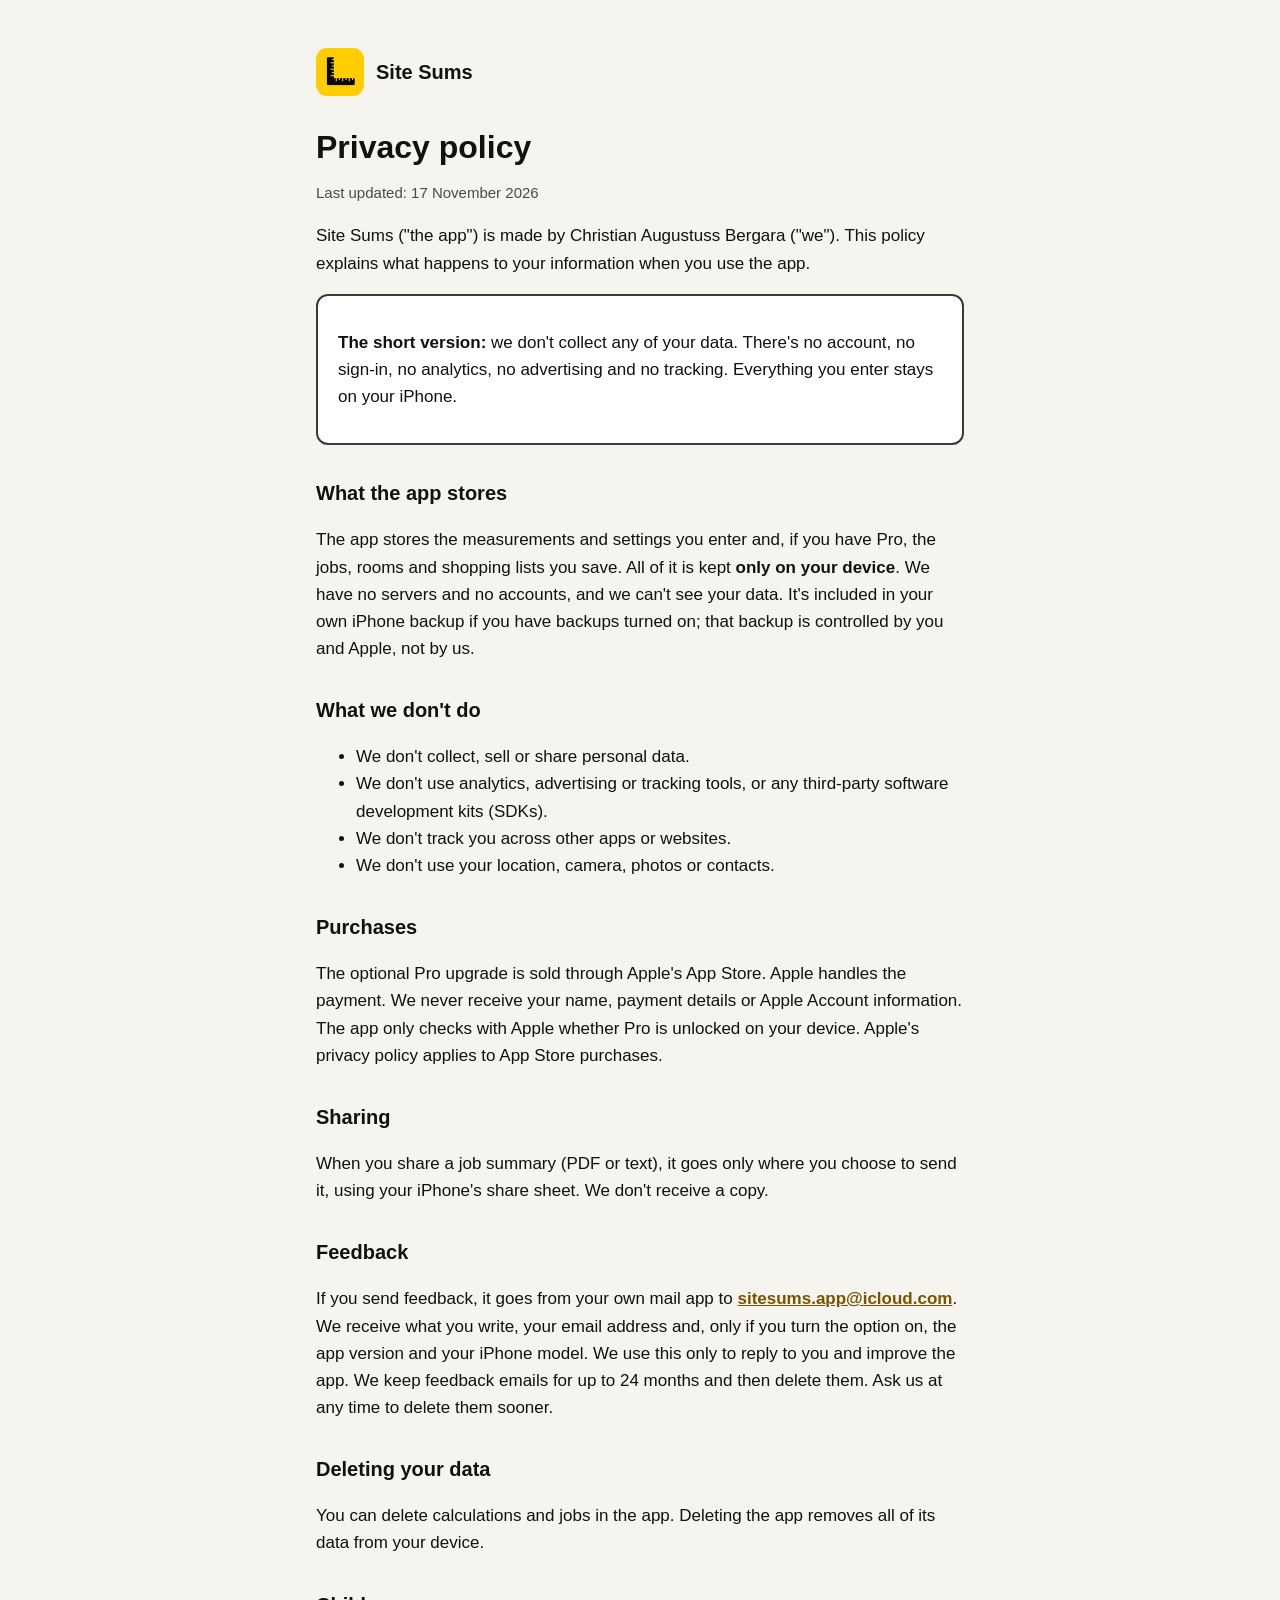
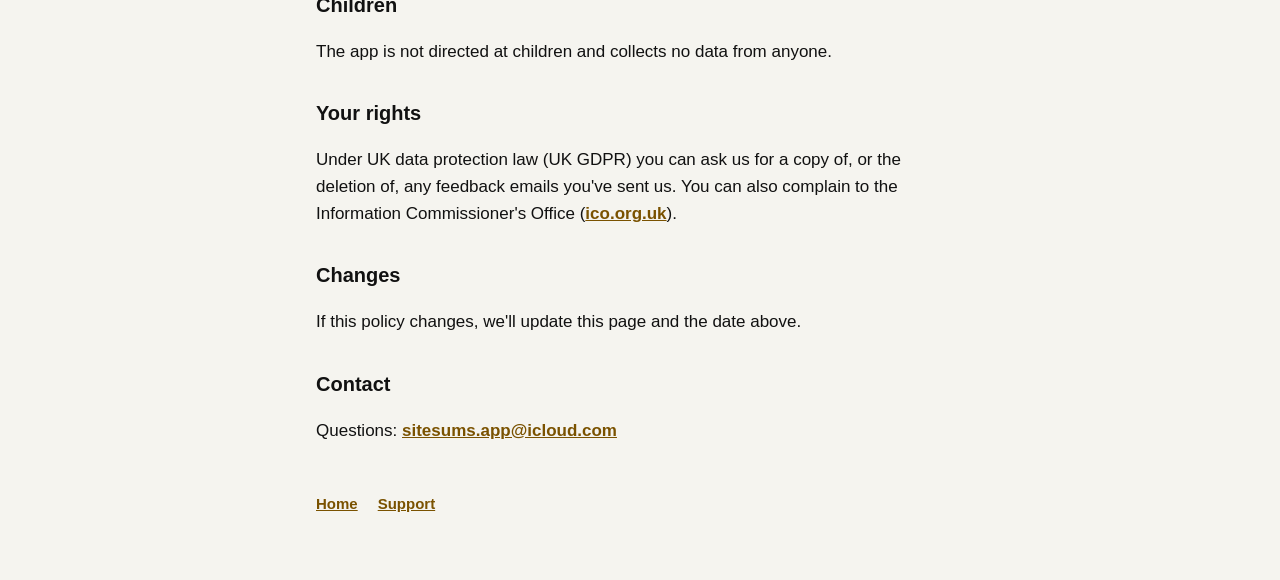
==== privacy.html @ 5bbbb06e "Site Sums website: home, privacy policy, support" ====
<!doctype html>
<html lang="en-GB">
<head>
<meta charset="utf-8"><meta name="viewport" content="width=device-width, initial-scale=1">
<title>Site Sums Privacy Policy</title>
<link rel="icon" href="[data-uri]">
<link rel="stylesheet" href="style.css">
</head>
<body><main>
<header><img src="[data-uri]" alt=""><a href="index.html">Site Sums</a></header>
<h1>Privacy policy</h1>
<p class="muted">Last updated: 17 November 2026</p>
<p>Site Sums ("the app") is made by Christian Augustuss Bergara ("we"). This policy explains what happens to your information when you use the app.</p>

<div class="card"><p><strong>The short version:</strong> we don't collect any of your data. There's no account, no sign-in, no analytics, no advertising and no tracking. Everything you enter stays on your iPhone.</p></div>

<h2>What the app stores</h2>
<p>The app stores the measurements and settings you enter and, if you have Pro, the jobs, rooms and shopping lists you save. All of it is kept <strong>only on your device</strong>. We have no servers and no accounts, and we can't see your data. It's included in your own iPhone backup if you have backups turned on; that backup is controlled by you and Apple, not by us.</p>

<h2>What we don't do</h2>
<ul>
<li>We don't collect, sell or share personal data.</li>
<li>We don't use analytics, advertising or tracking tools, or any third-party software development kits (SDKs).</li>
<li>We don't track you across other apps or websites.</li>
<li>We don't use your location, camera, photos or contacts.</li>
</ul>

<h2>Purchases</h2>
<p>The optional Pro upgrade is sold through Apple's App Store. Apple handles the payment. We never receive your name, payment details or Apple Account information. The app only checks with Apple whether Pro is unlocked on your device. Apple's privacy policy applies to App Store purchases.</p>

<h2>Sharing</h2>
<p>When you share a job summary (PDF or text), it goes only where you choose to send it, using your iPhone's share sheet. We don't receive a copy.</p>

<h2>Feedback</h2>
<p>If you send feedback, it goes from your own mail app to <a href="mailto:sitesums.app@icloud.com">sitesums.app@icloud.com</a>. We receive what you write, your email address and, only if you turn the option on, the app version and your iPhone model. We use this only to reply to you and improve the app. We keep feedback emails for up to 24 months and then delete them. Ask us at any time to delete them sooner.</p>

<h2>Deleting your data</h2>
<p>You can delete calculations and jobs in the app. Deleting the app removes all of its data from your device.</p>

<h2>Children</h2>
<p>The app is not directed at children and collects no data from anyone.</p>

<h2>Your rights</h2>
<p>Under UK data protection law (UK GDPR) you can ask us for a copy of, or the deletion of, any feedback emails you've sent us. You can also complain to the Information Commissioner's Office (<a href="https://ico.org.uk">ico.org.uk</a>).</p>

<h2>Changes</h2>
<p>If this policy changes, we'll update this page and the date above.</p>

<h2>Contact</h2>
<p>Questions: <a href="mailto:sitesums.app@icloud.com">sitesums.app@icloud.com</a></p>

<nav><a href="index.html">Home</a><a href="support.html">Support</a></nav>
</main></body>
</html>
---- style.css ----
/* Site Hi-Vis colours (see docs/DESIGN.md). Layout follows the Tagwise site template. */
:root { --bg: #F5F4EF; --text: #111111; --muted: #4A4A4A; --accent: #7A5200; --card: #FFFFFF; --edge: #3A3A3A; --hivis: #FFCC00; }
@media (prefers-color-scheme: dark) { :root { --bg: #0E0E0E; --text: #F2F2F2; --muted: #B8B8B8; --accent: #FFCC00; --card: #1C1C1E; --edge: #8E8E93; } }
* { box-sizing: border-box; }
body { margin: 0; background: var(--bg); color: var(--text); font: 17px/1.6 -apple-system, BlinkMacSystemFont, "Segoe UI", Roboto, sans-serif; }
main { max-width: 680px; margin: 0 auto; padding: 48px 16px 64px; }
header { display: flex; align-items: center; gap: 12px; margin-bottom: 32px; }
header img { width: 48px; height: 48px; border-radius: 11px; }
header a { color: var(--text); text-decoration: none; font-weight: 800; font-size: 20px; }
h1 { font-size: 32px; line-height: 1.2; margin: 0 0 8px; font-weight: 800; }
h2 { font-size: 20px; margin: 32px 0 8px; font-weight: 800; }
p, li { color: var(--text); }
.muted { color: var(--muted); font-size: 15px; }
a { color: var(--accent); font-weight: 600; }
.card { background: var(--card); border: 2px solid var(--edge); border-radius: 12px; padding: 16px 20px; margin: 16px 0; }
.readout { background: #121212; color: #FFCC00; border-radius: 12px; padding: 16px 20px; margin: 16px 0; font: 800 28px/1.3 ui-rounded, -apple-system, sans-serif; }
.readout span { display: block; color: #D0D0D0; font-size: 15px; font-weight: 600; }
nav { margin-top: 48px; display: flex; gap: 20px; font-size: 15px; }
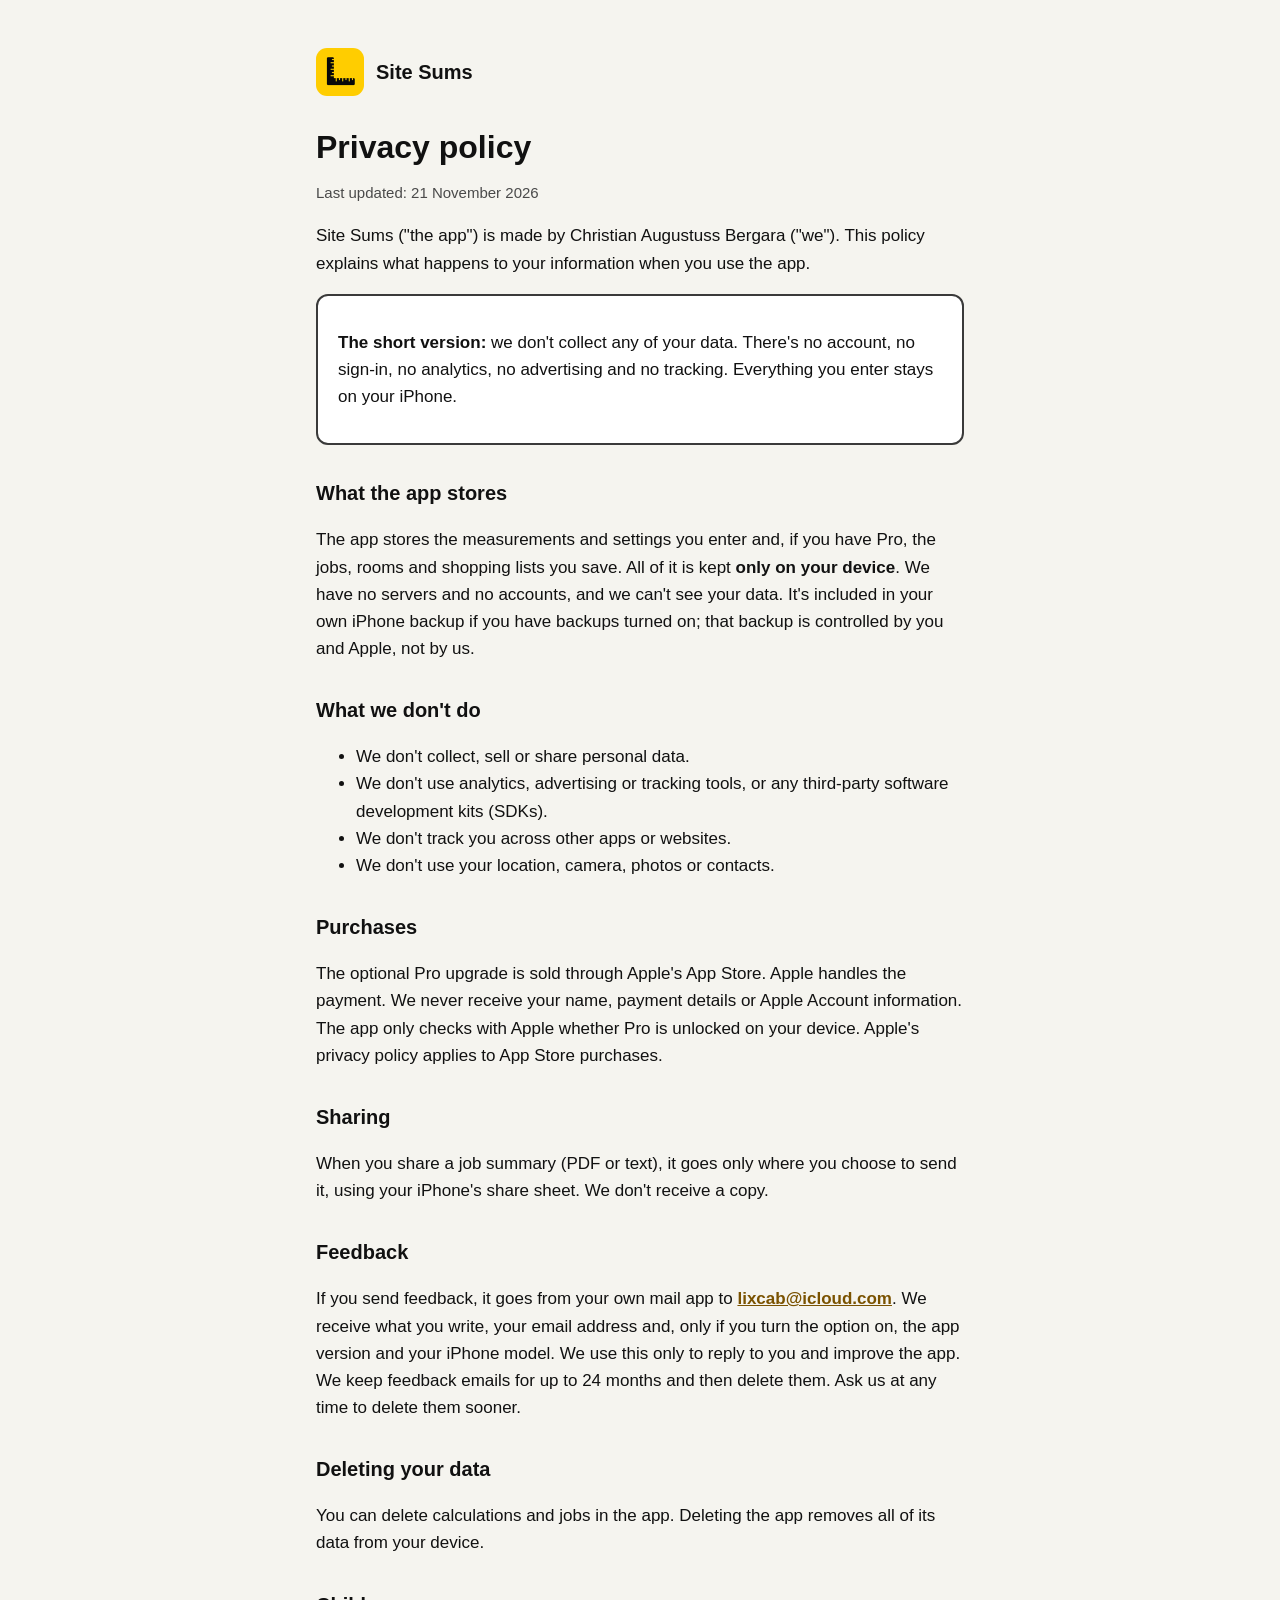
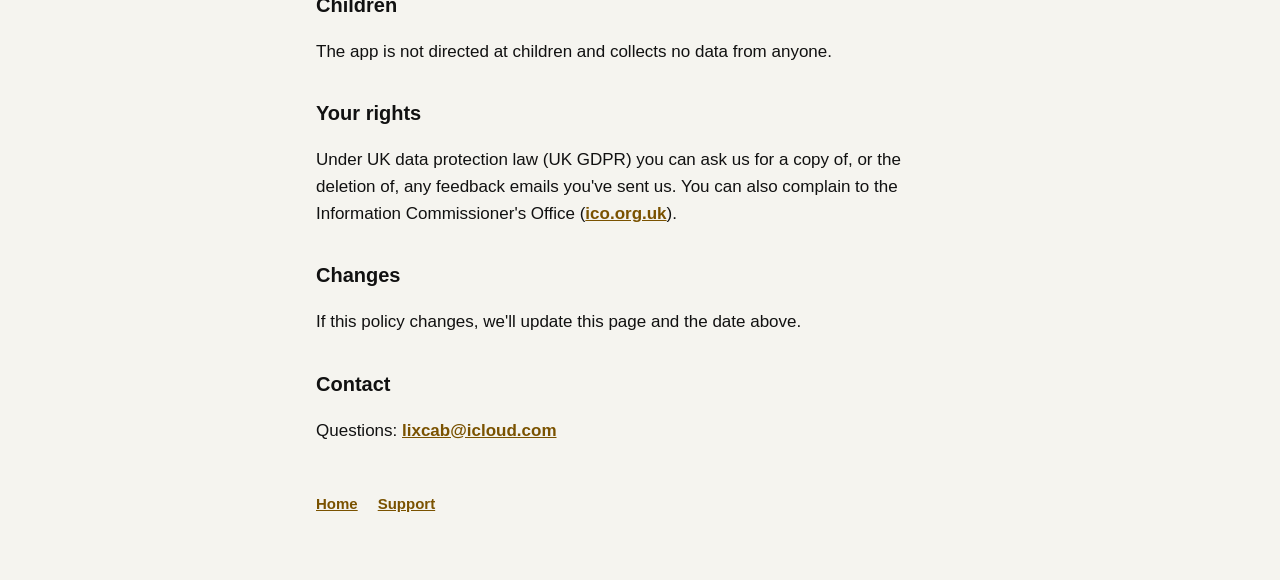
==== commit ae4eb281: "Use lixcab@icloud.com as the contact address" ====
--- a/privacy.html
+++ b/privacy.html
@@ -9,7 +9,7 @@
 <body><main>
 <header><img src="[data-uri]" alt=""><a href="index.html">Site Sums</a></header>
 <h1>Privacy policy</h1>
-<p class="muted">Last updated: 17 November 2026</p>
+<p class="muted">Last updated: 21 November 2026</p>
 <p>Site Sums ("the app") is made by Christian Augustuss Bergara ("we"). This policy explains what happens to your information when you use the app.</p>
 
 <div class="card"><p><strong>The short version:</strong> we don't collect any of your data. There's no account, no sign-in, no analytics, no advertising and no tracking. Everything you enter stays on your iPhone.</p></div>
@@ -32,7 +32,7 @@
 <p>When you share a job summary (PDF or text), it goes only where you choose to send it, using your iPhone's share sheet. We don't receive a copy.</p>
 
 <h2>Feedback</h2>
-<p>If you send feedback, it goes from your own mail app to <a href="mailto:sitesums.app@icloud.com">sitesums.app@icloud.com</a>. We receive what you write, your email address and, only if you turn the option on, the app version and your iPhone model. We use this only to reply to you and improve the app. We keep feedback emails for up to 24 months and then delete them. Ask us at any time to delete them sooner.</p>
+<p>If you send feedback, it goes from your own mail app to <a href="mailto:lixcab@icloud.com">lixcab@icloud.com</a>. We receive what you write, your email address and, only if you turn the option on, the app version and your iPhone model. We use this only to reply to you and improve the app. We keep feedback emails for up to 24 months and then delete them. Ask us at any time to delete them sooner.</p>
 
 <h2>Deleting your data</h2>
 <p>You can delete calculations and jobs in the app. Deleting the app removes all of its data from your device.</p>
@@ -47,7 +47,7 @@
 <p>If this policy changes, we'll update this page and the date above.</p>
 
 <h2>Contact</h2>
-<p>Questions: <a href="mailto:sitesums.app@icloud.com">sitesums.app@icloud.com</a></p>
+<p>Questions: <a href="mailto:lixcab@icloud.com">lixcab@icloud.com</a></p>
 
 <nav><a href="index.html">Home</a><a href="support.html">Support</a></nav>
 </main></body>
